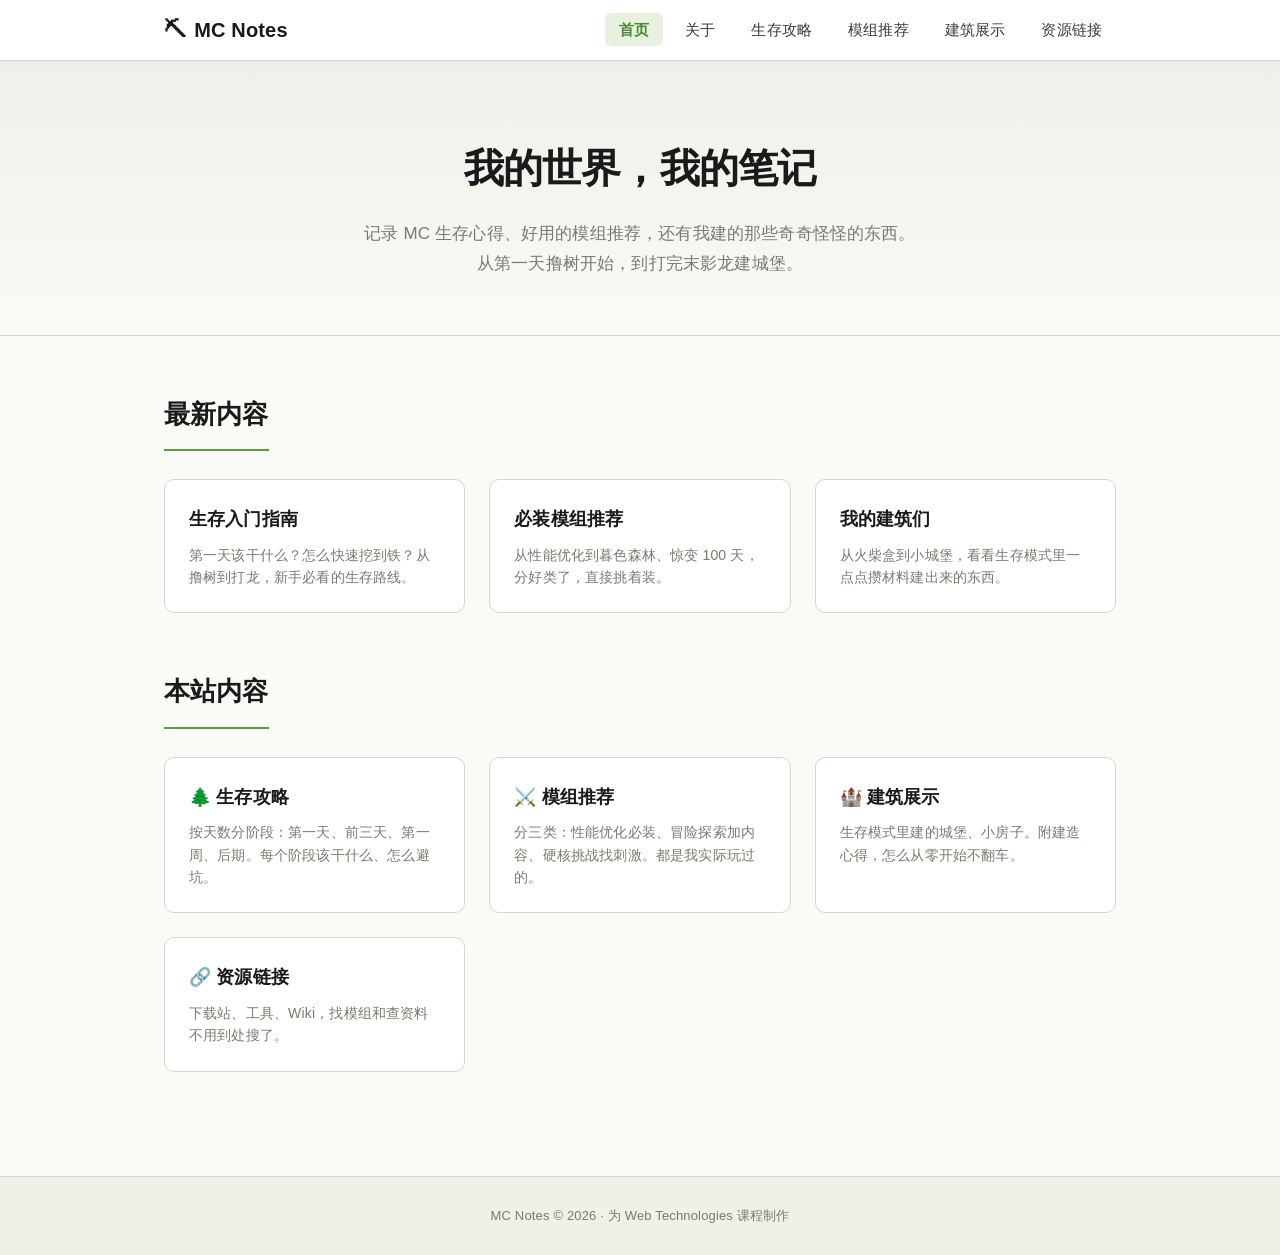
==== index.html @ fb861789 "feat: add favicon" ====
<!DOCTYPE html>
<html lang="zh-CN">
<head>
  <meta charset="UTF-8">
  <meta name="viewport" content="width=device-width, initial-scale=1.0">
  <title>MC Notes - 我的世界专题站</title>
  <link rel="icon" type="image/svg+xml" href="favicon.svg">
  <link rel="stylesheet" href="css/style.css">
</head>
<body>
  <header class="site-header">
    <div class="container">
      <a href="index.html" class="site-logo">MC Notes</a>
      <nav class="site-nav">
        <ul>
          <li><a href="index.html" class="active">首页</a></li>
          <li><a href="about.html">关于</a></li>
          <li><a href="survival.html">生存攻略</a></li>
          <li><a href="mods.html">模组推荐</a></li>
          <li><a href="builds.html">建筑展示</a></li>
          <li><a href="resources.html">资源链接</a></li>
        </ul>
      </nav>
    </div>
  </header>

  <section class="hero">
    <div class="container">
      <h1>我的世界，我的笔记</h1>
      <p>记录 MC 生存心得、好用的模组推荐，还有我建的那些奇奇怪怪的东西。从第一天撸树开始，到打完末影龙建城堡。</p>
    </div>
  </section>

  <section class="section">
    <div class="container">
      <h2 class="section-title">最新内容</h2>
      <div class="card-grid">
        <a href="survival.html" class="card">
          <h3>生存入门指南</h3>
          <p>第一天该干什么？怎么快速挖到铁？从撸树到打龙，新手必看的生存路线。</p>
        </a>
        <a href="mods.html" class="card">
          <h3>必装模组推荐</h3>
          <p>从性能优化到暮色森林、惊变 100 天，分好类了，直接挑着装。</p>
        </a>
        <a href="builds.html" class="card">
          <h3>我的建筑们</h3>
          <p>从火柴盒到小城堡，看看生存模式里一点点攒材料建出来的东西。</p>
        </a>
      </div>
    </div>
  </section>

  <section class="section" style="padding-top: 0;">
    <div class="container">
      <h2 class="section-title">本站内容</h2>
      <div class="card-grid">
        <div class="card">
          <h3>🌲 生存攻略</h3>
          <p>按天数分阶段：第一天、前三天、第一周、后期。每个阶段该干什么、怎么避坑。</p>
        </div>
        <div class="card">
          <h3>⚔️ 模组推荐</h3>
          <p>分三类：性能优化必装、冒险探索加内容、硬核挑战找刺激。都是我实际玩过的。</p>
        </div>
        <div class="card">
          <h3>🏰 建筑展示</h3>
          <p>生存模式里建的城堡、小房子。附建造心得，怎么从零开始不翻车。</p>
        </div>
        <div class="card">
          <h3>🔗 资源链接</h3>
          <p>下载站、工具、Wiki，找模组和查资料不用到处搜了。</p>
        </div>
      </div>
    </div>
  </section>

  <footer class="site-footer">
    <div class="container">
      <p>MC Notes &copy; 2026 · 为 Web Technologies 课程制作</p>
    </div>
  </footer>
</body>
</html>
---- css/style.css ----
/* ===== Reset & Base ===== */
* {
  margin: 0;
  padding: 0;
  box-sizing: border-box;
}

:root {
  --color-bg: #fafaf7;
  --color-bg-alt: #f0efe8;
  --color-text: #3a3a3a;
  --color-heading: #1a1a1a;
  --color-muted: #7a7a6e;
  --color-accent: #5a9e3f;
  --color-accent-dark: #4a8a33;
  --color-accent-light: #e8f0e0;
  --color-border: #d8d6cc;
  --color-card: #ffffff;
  --max-width: 1000px;
  --shadow-sm: 0 1px 3px rgba(0,0,0,0.06);
  --shadow-md: 0 4px 12px rgba(0,0,0,0.08);
  --shadow-lg: 0 8px 24px rgba(0,0,0,0.12);
}

body {
  font-family: -apple-system, BlinkMacSystemFont, "Segoe UI", "PingFang SC", "Hiragino Sans GB", "Microsoft YaHei", sans-serif;
  font-size: 16px;
  line-height: 1.75;
  color: var(--color-text);
  background: var(--color-bg);
  letter-spacing: 0.01em;
}

a {
  color: var(--color-accent-dark);
  text-decoration: none;
  transition: color 0.2s;
}

a:hover {
  color: var(--color-accent);
  text-decoration: underline;
}

img {
  max-width: 100%;
  display: block;
}

/* ===== Layout ===== */
.container {
  max-width: var(--max-width);
  margin: 0 auto;
  padding: 0 24px;
}

/* ===== Header / Nav ===== */
.site-header {
  background: var(--color-card);
  border-bottom: 1px solid var(--color-border);
  position: sticky;
  top: 0;
  z-index: 100;
  box-shadow: var(--shadow-sm);
}

.site-header .container {
  display: flex;
  align-items: center;
  justify-content: space-between;
  height: 60px;
}

.site-logo {
  font-size: 20px;
  font-weight: 800;
  color: var(--color-heading);
  display: flex;
  align-items: center;
  gap: 8px;
}

.site-logo::before {
  content: "⛏";
  font-size: 22px;
}

.site-logo:hover {
  text-decoration: none;
}

.site-nav ul {
  display: flex;
  gap: 8px;
  list-style: none;
}

.site-nav a {
  color: var(--color-text);
  font-size: 15px;
  padding: 8px 14px;
  border-radius: 6px;
  transition: all 0.2s;
}

.site-nav a:hover {
  color: var(--color-accent-dark);
  background: var(--color-accent-light);
  text-decoration: none;
}

.site-nav a.active {
  color: var(--color-accent-dark);
  font-weight: 600;
  background: var(--color-accent-light);
}

/* ===== Hero ===== */
.hero {
  padding: 72px 0 56px;
  text-align: center;
  background: linear-gradient(180deg, var(--color-bg-alt) 0%, var(--color-bg) 100%);
  border-bottom: 1px solid var(--color-border);
}

.hero h1 {
  font-size: 40px;
  font-weight: 800;
  color: var(--color-heading);
  margin-bottom: 16px;
  letter-spacing: -0.02em;
}

.hero p {
  font-size: 17px;
  color: var(--color-muted);
  max-width: 560px;
  margin: 0 auto;
}

/* ===== Sections ===== */
.section {
  padding: 56px 0;
}

.section-title {
  font-size: 26px;
  font-weight: 700;
  color: var(--color-heading);
  margin-bottom: 28px;
  padding-bottom: 12px;
  border-bottom: 2px solid var(--color-accent);
  display: inline-block;
}

/* ===== Cards ===== */
.card-grid {
  display: grid;
  grid-template-columns: repeat(auto-fit, minmax(290px, 1fr));
  gap: 24px;
}

.card {
  background: var(--color-card);
  border: 1px solid var(--color-border);
  border-radius: 10px;
  padding: 24px;
  transition: all 0.25s;
  display: block;
}

.card:hover {
  box-shadow: var(--shadow-md);
  transform: translateY(-2px);
  text-decoration: none;
}

.card h3 {
  font-size: 18px;
  font-weight: 700;
  color: var(--color-heading);
  margin-bottom: 8px;
}

.card p {
  font-size: 14px;
  color: var(--color-muted);
  line-height: 1.6;
}

/* ===== Mod Cards (with image) ===== */
.mod-card {
  background: var(--color-card);
  border: 1px solid var(--color-border);
  border-radius: 10px;
  overflow: hidden;
  transition: all 0.25s;
}

.mod-card:hover {
  box-shadow: var(--shadow-md);
  transform: translateY(-2px);
}

.mod-card-img {
  width: 100%;
  aspect-ratio: 16 / 9;
  object-fit: cover;
  background: var(--color-bg-alt);
}

.mod-card-body {
  padding: 18px 20px;
}

.mod-card-body h3 {
  font-size: 17px;
  font-weight: 700;
  color: var(--color-heading);
  margin-bottom: 6px;
}

.mod-card-body p {
  font-size: 14px;
  color: var(--color-muted);
  line-height: 1.6;
}

.mod-tag {
  display: inline-block;
  font-size: 12px;
  padding: 2px 8px;
  border-radius: 4px;
  background: var(--color-accent-light);
  color: var(--color-accent-dark);
  margin-right: 6px;
  margin-top: 10px;
}

/* ===== Content / Article ===== */
.content {
  max-width: 720px;
  margin: 0 auto;
}

.content h2 {
  font-size: 22px;
  font-weight: 700;
  color: var(--color-heading);
  margin: 36px 0 14px;
}

.content h2:first-child {
  margin-top: 0;
}

.content p {
  margin-bottom: 14px;
}

.content ul, .content ol {
  margin: 12px 0 16px 22px;
}

.content li {
  margin-bottom: 8px;
}

/* ===== Gallery ===== */
.gallery {
  display: grid;
  grid-template-columns: repeat(auto-fill, minmax(300px, 1fr));
  gap: 20px;
}

.gallery-item {
  border-radius: 10px;
  overflow: hidden;
  background: var(--color-card);
  border: 1px solid var(--color-border);
  transition: all 0.25s;
}

.gallery-item:hover {
  box-shadow: var(--shadow-md);
  transform: translateY(-2px);
}

.gallery-item img {
  width: 100%;
  aspect-ratio: 16 / 10;
  object-fit: cover;
}

.gallery-item-caption {
  padding: 12px 16px;
  font-size: 14px;
  color: var(--color-muted);
}

/* ===== Buttons ===== */
.btn {
  display: inline-block;
  padding: 10px 22px;
  border-radius: 6px;
  font-size: 15px;
  font-weight: 600;
  transition: all 0.2s;
}

.btn-primary {
  background: var(--color-accent);
  color: white;
}

.btn-primary:hover {
  background: var(--color-accent-dark);
  text-decoration: none;
  color: white;
}

/* ===== Footer ===== */
.site-footer {
  border-top: 1px solid var(--color-border);
  padding: 28px 0;
  text-align: center;
  color: var(--color-muted);
  font-size: 13px;
  margin-top: 48px;
  background: var(--color-bg-alt);
}

/* ===== Mod Section Divider ===== */
.mod-section {
  margin-bottom: 40px;
}

.mod-section-title {
  font-size: 18px;
  font-weight: 700;
  color: var(--color-heading);
  margin-bottom: 16px;
  padding-left: 12px;
  border-left: 3px solid var(--color-accent);
}

/* ===== Responsive ===== */
@media (max-width: 640px) {
  .hero h1 {
    font-size: 30px;
  }

  .site-header .container {
    flex-direction: column;
    height: auto;
    padding: 14px 20px;
    gap: 10px;
  }

  .site-nav ul {
    gap: 4px;
    flex-wrap: wrap;
    justify-content: center;
  }

  .site-nav a {
    padding: 6px 10px;
    font-size: 14px;
  }
}
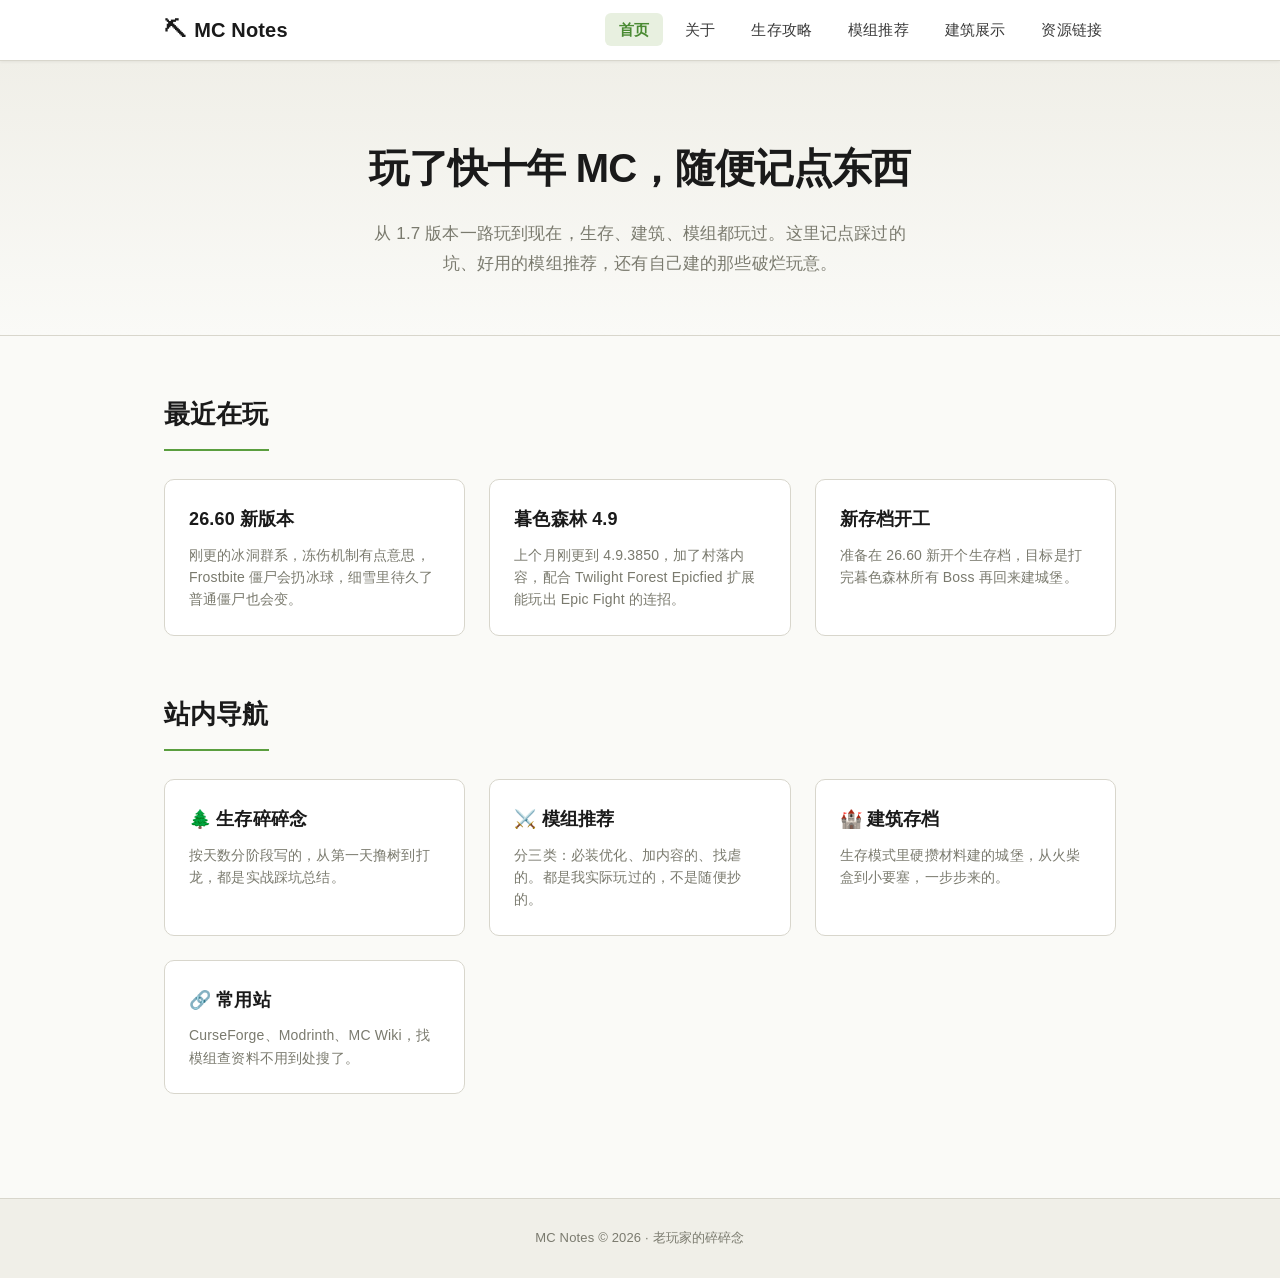
==== commit 08cfcae2: "feat: rewrite content as experienced player, add 26.60 update info" ====
--- a/index.html
+++ b/index.html
@@ -26,26 +26,26 @@
 
   <section class="hero">
     <div class="container">
-      <h1>我的世界，我的笔记</h1>
-      <p>记录 MC 生存心得、好用的模组推荐，还有我建的那些奇奇怪怪的东西。从第一天撸树开始，到打完末影龙建城堡。</p>
+      <h1>玩了快十年 MC，随便记点东西</h1>
+      <p>从 1.7 版本一路玩到现在，生存、建筑、模组都玩过。这里记点踩过的坑、好用的模组推荐，还有自己建的那些破烂玩意。</p>
     </div>
   </section>
 
   <section class="section">
     <div class="container">
-      <h2 class="section-title">最新内容</h2>
+      <h2 class="section-title">最近在玩</h2>
       <div class="card-grid">
-        <a href="survival.html" class="card">
-          <h3>生存入门指南</h3>
-          <p>第一天该干什么？怎么快速挖到铁？从撸树到打龙，新手必看的生存路线。</p>
+        <a href="mods.html" class="card">
+          <h3>26.60 新版本</h3>
+          <p>刚更的冰洞群系，冻伤机制有点意思，Frostbite 僵尸会扔冰球，细雪里待久了普通僵尸也会变。</p>
         </a>
         <a href="mods.html" class="card">
-          <h3>必装模组推荐</h3>
-          <p>从性能优化到暮色森林、惊变 100 天，分好类了，直接挑着装。</p>
+          <h3>暮色森林 4.9</h3>
+          <p>上个月刚更到 4.9.3850，加了村落内容，配合 Twilight Forest Epicfied 扩展能玩出 Epic Fight 的连招。</p>
         </a>
         <a href="builds.html" class="card">
-          <h3>我的建筑们</h3>
-          <p>从火柴盒到小城堡，看看生存模式里一点点攒材料建出来的东西。</p>
+          <h3>新存档开工</h3>
+          <p>准备在 26.60 新开个生存档，目标是打完暮色森林所有 Boss 再回来建城堡。</p>
         </a>
       </div>
     </div>
@@ -53,23 +53,23 @@
 
   <section class="section" style="padding-top: 0;">
     <div class="container">
-      <h2 class="section-title">本站内容</h2>
+      <h2 class="section-title">站内导航</h2>
       <div class="card-grid">
         <div class="card">
-          <h3>🌲 生存攻略</h3>
-          <p>按天数分阶段：第一天、前三天、第一周、后期。每个阶段该干什么、怎么避坑。</p>
+          <h3>🌲 生存碎碎念</h3>
+          <p>按天数分阶段写的，从第一天撸树到打龙，都是实战踩坑总结。</p>
         </div>
         <div class="card">
           <h3>⚔️ 模组推荐</h3>
-          <p>分三类：性能优化必装、冒险探索加内容、硬核挑战找刺激。都是我实际玩过的。</p>
+          <p>分三类：必装优化、加内容的、找虐的。都是我实际玩过的，不是随便抄的。</p>
         </div>
         <div class="card">
-          <h3>🏰 建筑展示</h3>
-          <p>生存模式里建的城堡、小房子。附建造心得，怎么从零开始不翻车。</p>
+          <h3>🏰 建筑存档</h3>
+          <p>生存模式里硬攒材料建的城堡，从火柴盒到小要塞，一步步来的。</p>
         </div>
         <div class="card">
-          <h3>🔗 资源链接</h3>
-          <p>下载站、工具、Wiki，找模组和查资料不用到处搜了。</p>
+          <h3>🔗 常用站</h3>
+          <p>CurseForge、Modrinth、MC Wiki，找模组查资料不用到处搜了。</p>
         </div>
       </div>
     </div>
@@ -77,7 +77,7 @@
 
   <footer class="site-footer">
     <div class="container">
-      <p>MC Notes &copy; 2026 · 为 Web Technologies 课程制作</p>
+      <p>MC Notes &copy; 2026 · 老玩家的碎碎念</p>
     </div>
   </footer>
 </body>
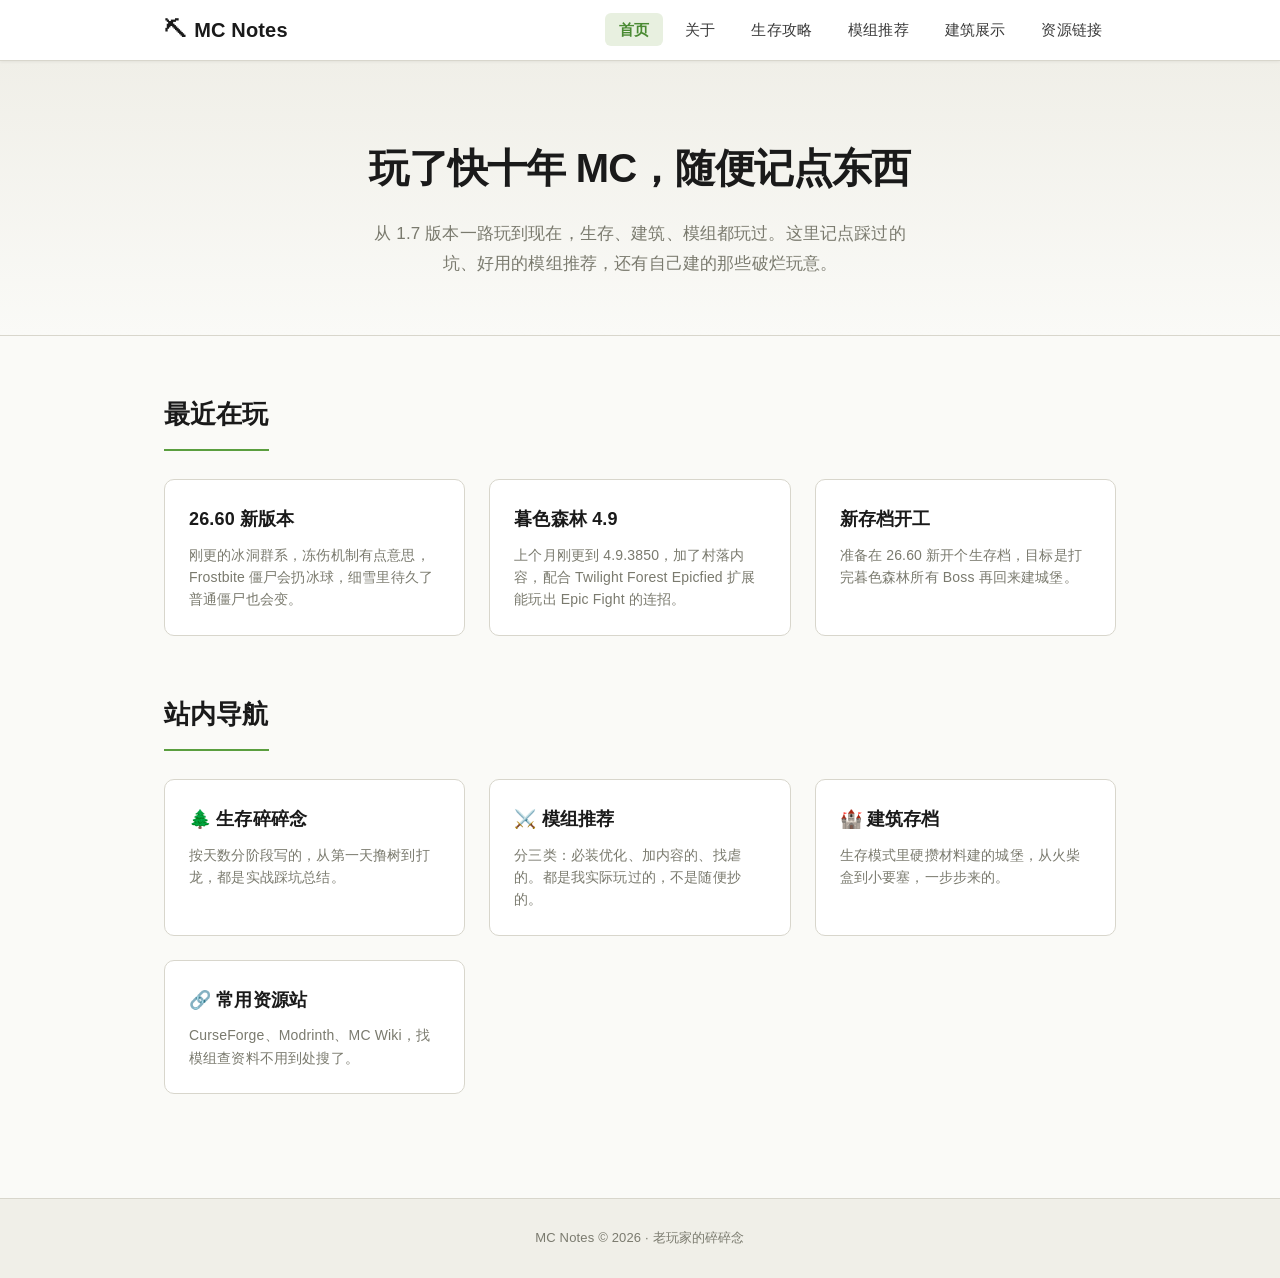
==== commit be0f21d9: "fix: make navigation cards clickable links" ====
--- a/index.html
+++ b/index.html
@@ -55,22 +55,22 @@
     <div class="container">
       <h2 class="section-title">站内导航</h2>
       <div class="card-grid">
-        <div class="card">
+        <a href="survival.html" class="card">
           <h3>🌲 生存碎碎念</h3>
           <p>按天数分阶段写的，从第一天撸树到打龙，都是实战踩坑总结。</p>
-        </div>
-        <div class="card">
+        </a>
+        <a href="mods.html" class="card">
           <h3>⚔️ 模组推荐</h3>
           <p>分三类：必装优化、加内容的、找虐的。都是我实际玩过的，不是随便抄的。</p>
-        </div>
-        <div class="card">
+        </a>
+        <a href="builds.html" class="card">
           <h3>🏰 建筑存档</h3>
           <p>生存模式里硬攒材料建的城堡，从火柴盒到小要塞，一步步来的。</p>
-        </div>
-        <div class="card">
-          <h3>🔗 常用站</h3>
+        </a>
+        <a href="resources.html" class="card">
+          <h3>🔗 常用资源站</h3>
           <p>CurseForge、Modrinth、MC Wiki，找模组查资料不用到处搜了。</p>
-        </div>
+        </a>
       </div>
     </div>
   </section>
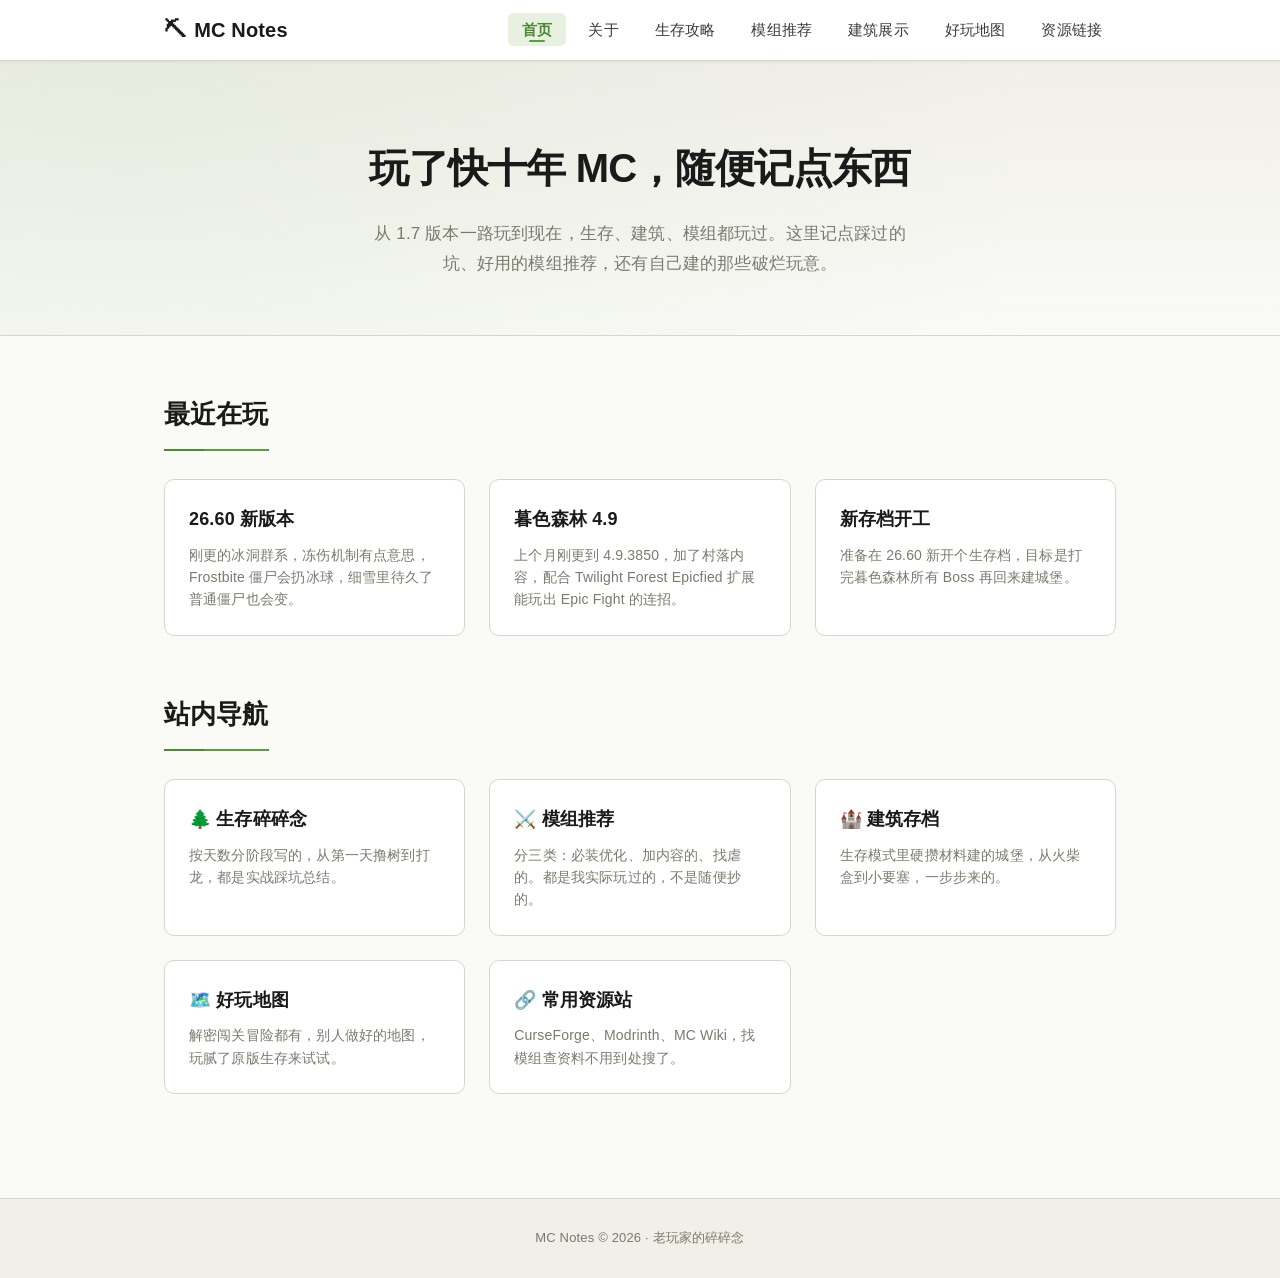
==== commit 3adb6f86: "feat: add maps link to all pages navigation" ====
--- a/index.html
+++ b/index.html
@@ -18,6 +18,7 @@
           <li><a href="survival.html">生存攻略</a></li>
           <li><a href="mods.html">模组推荐</a></li>
           <li><a href="builds.html">建筑展示</a></li>
+          <li><a href="maps.html">好玩地图</a></li>
           <li><a href="resources.html">资源链接</a></li>
         </ul>
       </nav>
@@ -67,6 +68,10 @@
           <h3>🏰 建筑存档</h3>
           <p>生存模式里硬攒材料建的城堡，从火柴盒到小要塞，一步步来的。</p>
         </a>
+        <a href="maps.html" class="card">
+          <h3>🗺️ 好玩地图</h3>
+          <p>解密闯关冒险都有，别人做好的地图，玩腻了原版生存来试试。</p>
+        </a>
         <a href="resources.html" class="card">
           <h3>🔗 常用资源站</h3>
           <p>CurseForge、Modrinth、MC Wiki，找模组查资料不用到处搜了。</p>
--- a/css/style.css
+++ b/css/style.css
@@ -20,6 +20,7 @@
   --shadow-sm: 0 1px 3px rgba(0,0,0,0.06);
   --shadow-md: 0 4px 12px rgba(0,0,0,0.08);
   --shadow-lg: 0 8px 24px rgba(0,0,0,0.12);
+  --shadow-hover: 0 12px 32px rgba(90, 158, 63, 0.15);
 }
 
 body {
@@ -29,6 +30,12 @@
   color: var(--color-text);
   background: var(--color-bg);
   letter-spacing: 0.01em;
+  animation: fadeIn 0.4s ease-out;
+}
+
+@keyframes fadeIn {
+  from { opacity: 0; transform: translateY(8px); }
+  to { opacity: 1; transform: translateY(0); }
 }
 
 a {
@@ -62,6 +69,7 @@
   top: 0;
   z-index: 100;
   box-shadow: var(--shadow-sm);
+  backdrop-filter: blur(10px);
 }
 
 .site-header .container {
@@ -78,15 +86,22 @@
   display: flex;
   align-items: center;
   gap: 8px;
+  transition: transform 0.2s;
 }
 
 .site-logo::before {
   content: "⛏";
   font-size: 22px;
+  transition: transform 0.3s;
 }
 
 .site-logo:hover {
   text-decoration: none;
+  transform: scale(1.02);
+}
+
+.site-logo:hover::before {
+  transform: rotate(-15deg);
 }
 
 .site-nav ul {
@@ -101,6 +116,7 @@
   padding: 8px 14px;
   border-radius: 6px;
   transition: all 0.2s;
+  position: relative;
 }
 
 .site-nav a:hover {
@@ -113,6 +129,18 @@
   color: var(--color-accent-dark);
   font-weight: 600;
   background: var(--color-accent-light);
+}
+
+.site-nav a.active::after {
+  content: "";
+  position: absolute;
+  bottom: 4px;
+  left: 50%;
+  transform: translateX(-50%);
+  width: 16px;
+  height: 2px;
+  background: var(--color-accent);
+  border-radius: 2px;
 }
 
 /* ===== Hero ===== */
@@ -121,6 +149,24 @@
   text-align: center;
   background: linear-gradient(180deg, var(--color-bg-alt) 0%, var(--color-bg) 100%);
   border-bottom: 1px solid var(--color-border);
+  position: relative;
+  overflow: hidden;
+}
+
+.hero::before {
+  content: "";
+  position: absolute;
+  top: -50%;
+  left: -50%;
+  width: 200%;
+  height: 200%;
+  background: radial-gradient(circle at 30% 40%, rgba(90, 158, 63, 0.06) 0%, transparent 50%);
+  animation: float 8s ease-in-out infinite;
+}
+
+@keyframes float {
+  0%, 100% { transform: translate(0, 0); }
+  50% { transform: translate(20px, 20px); }
 }
 
 .hero h1 {
@@ -129,6 +175,7 @@
   color: var(--color-heading);
   margin-bottom: 16px;
   letter-spacing: -0.02em;
+  position: relative;
 }
 
 .hero p {
@@ -136,6 +183,7 @@
   color: var(--color-muted);
   max-width: 560px;
   margin: 0 auto;
+  position: relative;
 }
 
 /* ===== Sections ===== */
@@ -151,6 +199,17 @@
   padding-bottom: 12px;
   border-bottom: 2px solid var(--color-accent);
   display: inline-block;
+  position: relative;
+}
+
+.section-title::after {
+  content: "";
+  position: absolute;
+  bottom: -2px;
+  left: 0;
+  width: 40px;
+  height: 2px;
+  background: var(--color-accent-dark);
 }
 
 /* ===== Cards ===== */
@@ -165,14 +224,34 @@
   border: 1px solid var(--color-border);
   border-radius: 10px;
   padding: 24px;
-  transition: all 0.25s;
+  transition: all 0.3s cubic-bezier(0.4, 0, 0.2, 1);
   display: block;
+  position: relative;
+  overflow: hidden;
+}
+
+.card::before {
+  content: "";
+  position: absolute;
+  top: 0;
+  left: 0;
+  width: 100%;
+  height: 3px;
+  background: linear-gradient(90deg, var(--color-accent), var(--color-accent-dark));
+  transform: scaleX(0);
+  transform-origin: left;
+  transition: transform 0.3s;
+}
+
+.card:hover::before {
+  transform: scaleX(1);
 }
 
 .card:hover {
-  box-shadow: var(--shadow-md);
-  transform: translateY(-2px);
+  box-shadow: var(--shadow-hover);
+  transform: translateY(-4px);
   text-decoration: none;
+  border-color: var(--color-accent);
 }
 
 .card h3 {
@@ -194,12 +273,13 @@
   border: 1px solid var(--color-border);
   border-radius: 10px;
   overflow: hidden;
-  transition: all 0.25s;
+  transition: all 0.3s cubic-bezier(0.4, 0, 0.2, 1);
 }
 
 .mod-card:hover {
-  box-shadow: var(--shadow-md);
-  transform: translateY(-2px);
+  box-shadow: var(--shadow-hover);
+  transform: translateY(-4px);
+  border-color: var(--color-accent);
 }
 
 .mod-card-img {
@@ -207,6 +287,11 @@
   aspect-ratio: 16 / 9;
   object-fit: cover;
   background: var(--color-bg-alt);
+  transition: transform 0.4s;
+}
+
+.mod-card:hover .mod-card-img {
+  transform: scale(1.05);
 }
 
 .mod-card-body {
@@ -235,6 +320,12 @@
   color: var(--color-accent-dark);
   margin-right: 6px;
   margin-top: 10px;
+  transition: all 0.2s;
+}
+
+.mod-tag:hover {
+  background: var(--color-accent);
+  color: white;
 }
 
 /* ===== Content / Article ===== */
@@ -248,6 +339,8 @@
   font-weight: 700;
   color: var(--color-heading);
   margin: 36px 0 14px;
+  padding-left: 12px;
+  border-left: 3px solid var(--color-accent);
 }
 
 .content h2:first-child {
@@ -264,6 +357,11 @@
 
 .content li {
   margin-bottom: 8px;
+  transition: transform 0.2s;
+}
+
+.content li:hover {
+  transform: translateX(4px);
 }
 
 /* ===== Gallery ===== */
@@ -278,18 +376,23 @@
   overflow: hidden;
   background: var(--color-card);
   border: 1px solid var(--color-border);
-  transition: all 0.25s;
+  transition: all 0.3s cubic-bezier(0.4, 0, 0.2, 1);
 }
 
 .gallery-item:hover {
-  box-shadow: var(--shadow-md);
-  transform: translateY(-2px);
+  box-shadow: var(--shadow-hover);
+  transform: translateY(-4px);
 }
 
 .gallery-item img {
   width: 100%;
   aspect-ratio: 16 / 10;
   object-fit: cover;
+  transition: transform 0.4s;
+}
+
+.gallery-item:hover img {
+  transform: scale(1.05);
 }
 
 .gallery-item-caption {
@@ -317,6 +420,8 @@
   background: var(--color-accent-dark);
   text-decoration: none;
   color: white;
+  transform: translateY(-1px);
+  box-shadow: var(--shadow-md);
 }
 
 /* ===== Footer ===== */
@@ -342,6 +447,31 @@
   margin-bottom: 16px;
   padding-left: 12px;
   border-left: 3px solid var(--color-accent);
+  position: relative;
+}
+
+/* ===== Scrollbar ===== */
+::-webkit-scrollbar {
+  width: 8px;
+}
+
+::-webkit-scrollbar-track {
+  background: var(--color-bg);
+}
+
+::-webkit-scrollbar-thumb {
+  background: var(--color-border);
+  border-radius: 4px;
+}
+
+::-webkit-scrollbar-thumb:hover {
+  background: var(--color-muted);
+}
+
+/* ===== Selection ===== */
+::selection {
+  background: var(--color-accent-light);
+  color: var(--color-accent-dark);
 }
 
 /* ===== Responsive ===== */
@@ -367,4 +497,12 @@
     padding: 6px 10px;
     font-size: 14px;
   }
-}
+
+  .card:hover {
+    transform: translateY(-2px);
+  }
+
+  .mod-card:hover {
+    transform: translateY(-2px);
+  }
+}
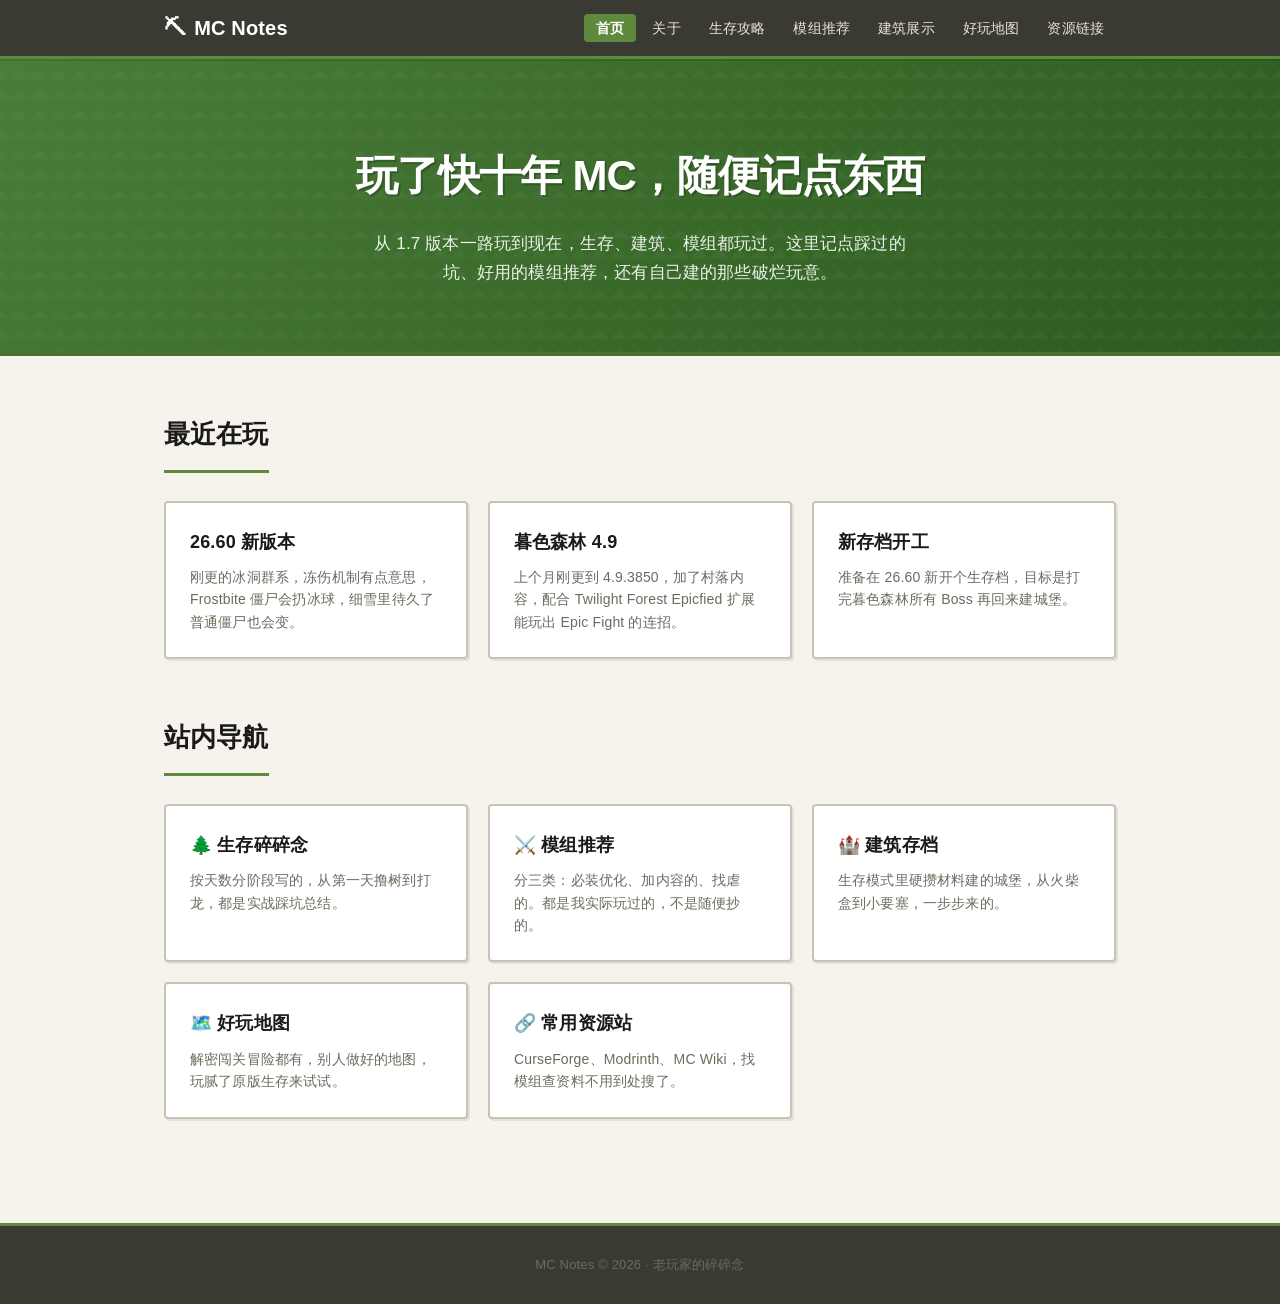
==== commit 8291d6e0: "fix: add cache buster to CSS link" ====
--- a/index.html
+++ b/index.html
@@ -5,7 +5,7 @@
   <meta name="viewport" content="width=device-width, initial-scale=1.0">
   <title>MC Notes - 我的世界专题站</title>
   <link rel="icon" type="image/svg+xml" href="favicon.svg">
-  <link rel="stylesheet" href="css/style.css">
+  <link rel="stylesheet" href="css/style.css?v=2">
 </head>
 <body>
   <header class="site-header">
--- a/css/style.css
+++ b/css/style.css
@@ -6,21 +6,22 @@
 }
 
 :root {
-  --color-bg: #fafaf7;
-  --color-bg-alt: #f0efe8;
-  --color-text: #3a3a3a;
+  --color-bg: #f5f3eb;
+  --color-bg-alt: #e8e4d6;
+  --color-text: #2d2d2d;
   --color-heading: #1a1a1a;
-  --color-muted: #7a7a6e;
-  --color-accent: #5a9e3f;
-  --color-accent-dark: #4a8a33;
-  --color-accent-light: #e8f0e0;
-  --color-border: #d8d6cc;
+  --color-muted: #6b6b5e;
+  --color-accent: #5d8a3c;
+  --color-accent-dark: #4a7330;
+  --color-accent-light: #dfe8d0;
+  --color-border: #c8c4b4;
   --color-card: #ffffff;
+  --color-dark: #3a3a32;
   --max-width: 1000px;
-  --shadow-sm: 0 1px 3px rgba(0,0,0,0.06);
-  --shadow-md: 0 4px 12px rgba(0,0,0,0.08);
-  --shadow-lg: 0 8px 24px rgba(0,0,0,0.12);
-  --shadow-hover: 0 12px 32px rgba(90, 158, 63, 0.15);
+  --shadow-sm: 2px 2px 0 rgba(0,0,0,0.08);
+  --shadow-md: 4px 4px 0 rgba(0,0,0,0.1);
+  --shadow-lg: 6px 6px 0 rgba(0,0,0,0.12);
+  --radius: 4px;
 }
 
 body {
@@ -41,7 +42,7 @@
 a {
   color: var(--color-accent-dark);
   text-decoration: none;
-  transition: color 0.2s;
+  transition: all 0.2s;
 }
 
 a:hover {
@@ -63,26 +64,25 @@
 
 /* ===== Header / Nav ===== */
 .site-header {
-  background: var(--color-card);
-  border-bottom: 1px solid var(--color-border);
+  background: var(--color-dark);
+  border-bottom: 3px solid var(--color-accent);
   position: sticky;
   top: 0;
   z-index: 100;
-  box-shadow: var(--shadow-sm);
-  backdrop-filter: blur(10px);
+  box-shadow: 0 2px 0 rgba(0,0,0,0.1);
 }
 
 .site-header .container {
   display: flex;
   align-items: center;
   justify-content: space-between;
-  height: 60px;
+  height: 56px;
 }
 
 .site-logo {
   font-size: 20px;
   font-weight: 800;
-  color: var(--color-heading);
+  color: #fff;
   display: flex;
   align-items: center;
   gap: 8px;
@@ -98,6 +98,7 @@
 .site-logo:hover {
   text-decoration: none;
   transform: scale(1.02);
+  color: #fff;
 }
 
 .site-logo:hover::before {
@@ -106,49 +107,37 @@
 
 .site-nav ul {
   display: flex;
-  gap: 8px;
+  gap: 4px;
   list-style: none;
 }
 
 .site-nav a {
-  color: var(--color-text);
-  font-size: 15px;
-  padding: 8px 14px;
-  border-radius: 6px;
+  color: #e8e4d6;
+  font-size: 14px;
+  padding: 6px 12px;
+  border-radius: var(--radius);
   transition: all 0.2s;
   position: relative;
 }
 
 .site-nav a:hover {
-  color: var(--color-accent-dark);
-  background: var(--color-accent-light);
+  color: #fff;
+  background: rgba(255,255,255,0.1);
   text-decoration: none;
 }
 
 .site-nav a.active {
-  color: var(--color-accent-dark);
+  color: #fff;
   font-weight: 600;
-  background: var(--color-accent-light);
-}
-
-.site-nav a.active::after {
-  content: "";
-  position: absolute;
-  bottom: 4px;
-  left: 50%;
-  transform: translateX(-50%);
-  width: 16px;
-  height: 2px;
   background: var(--color-accent);
-  border-radius: 2px;
 }
 
 /* ===== Hero ===== */
 .hero {
-  padding: 72px 0 56px;
+  padding: 80px 0 64px;
   text-align: center;
-  background: linear-gradient(180deg, var(--color-bg-alt) 0%, var(--color-bg) 100%);
-  border-bottom: 1px solid var(--color-border);
+  background: linear-gradient(135deg, #4a7c3a 0%, #3a6b2a 50%, #2d5a20 100%);
+  border-bottom: 4px solid var(--color-accent-dark);
   position: relative;
   overflow: hidden;
 }
@@ -156,31 +145,29 @@
 .hero::before {
   content: "";
   position: absolute;
-  top: -50%;
-  left: -50%;
-  width: 200%;
-  height: 200%;
-  background: radial-gradient(circle at 30% 40%, rgba(90, 158, 63, 0.06) 0%, transparent 50%);
-  animation: float 8s ease-in-out infinite;
-}
-
-@keyframes float {
-  0%, 100% { transform: translate(0, 0); }
-  50% { transform: translate(20px, 20px); }
+  top: 0;
+  left: 0;
+  right: 0;
+  bottom: 0;
+  background-image: 
+    linear-gradient(45deg, rgba(255,255,255,0.03) 25%, transparent 25%),
+    linear-gradient(-45deg, rgba(255,255,255,0.03) 25%, transparent 25%);
+  background-size: 20px 20px;
 }
 
 .hero h1 {
-  font-size: 40px;
+  font-size: 42px;
   font-weight: 800;
-  color: var(--color-heading);
+  color: #fff;
   margin-bottom: 16px;
   letter-spacing: -0.02em;
   position: relative;
+  text-shadow: 2px 2px 0 rgba(0,0,0,0.2);
 }
 
 .hero p {
   font-size: 17px;
-  color: var(--color-muted);
+  color: rgba(255,255,255,0.9);
   max-width: 560px;
   margin: 0 auto;
   position: relative;
@@ -197,59 +184,32 @@
   color: var(--color-heading);
   margin-bottom: 28px;
   padding-bottom: 12px;
-  border-bottom: 2px solid var(--color-accent);
+  border-bottom: 3px solid var(--color-accent);
   display: inline-block;
   position: relative;
-}
-
-.section-title::after {
-  content: "";
-  position: absolute;
-  bottom: -2px;
-  left: 0;
-  width: 40px;
-  height: 2px;
-  background: var(--color-accent-dark);
 }
 
 /* ===== Cards ===== */
 .card-grid {
   display: grid;
   grid-template-columns: repeat(auto-fit, minmax(290px, 1fr));
-  gap: 24px;
+  gap: 20px;
 }
 
 .card {
   background: var(--color-card);
-  border: 1px solid var(--color-border);
-  border-radius: 10px;
+  border: 2px solid var(--color-border);
+  border-radius: var(--radius);
   padding: 24px;
-  transition: all 0.3s cubic-bezier(0.4, 0, 0.2, 1);
+  transition: all 0.2s cubic-bezier(0.4, 0, 0.2, 1);
   display: block;
   position: relative;
-  overflow: hidden;
-}
-
-.card::before {
-  content: "";
-  position: absolute;
-  top: 0;
-  left: 0;
-  width: 100%;
-  height: 3px;
-  background: linear-gradient(90deg, var(--color-accent), var(--color-accent-dark));
-  transform: scaleX(0);
-  transform-origin: left;
-  transition: transform 0.3s;
-}
-
-.card:hover::before {
-  transform: scaleX(1);
+  box-shadow: var(--shadow-sm);
 }
 
 .card:hover {
-  box-shadow: var(--shadow-hover);
-  transform: translateY(-4px);
+  box-shadow: var(--shadow-md);
+  transform: translate(-2px, -2px);
   text-decoration: none;
   border-color: var(--color-accent);
 }
@@ -270,15 +230,16 @@
 /* ===== Mod Cards (with image) ===== */
 .mod-card {
   background: var(--color-card);
-  border: 1px solid var(--color-border);
-  border-radius: 10px;
+  border: 2px solid var(--color-border);
+  border-radius: var(--radius);
   overflow: hidden;
-  transition: all 0.3s cubic-bezier(0.4, 0, 0.2, 1);
+  transition: all 0.2s cubic-bezier(0.4, 0, 0.2, 1);
+  box-shadow: var(--shadow-sm);
 }
 
 .mod-card:hover {
-  box-shadow: var(--shadow-hover);
-  transform: translateY(-4px);
+  box-shadow: var(--shadow-md);
+  transform: translate(-2px, -2px);
   border-color: var(--color-accent);
 }
 
@@ -287,11 +248,12 @@
   aspect-ratio: 16 / 9;
   object-fit: cover;
   background: var(--color-bg-alt);
-  transition: transform 0.4s;
+  border-bottom: 2px solid var(--color-border);
+  transition: transform 0.3s;
 }
 
 .mod-card:hover .mod-card-img {
-  transform: scale(1.05);
+  transform: scale(1.03);
 }
 
 .mod-card-body {
@@ -314,12 +276,13 @@
 .mod-tag {
   display: inline-block;
   font-size: 12px;
-  padding: 2px 8px;
-  border-radius: 4px;
+  padding: 3px 8px;
+  border-radius: var(--radius);
   background: var(--color-accent-light);
   color: var(--color-accent-dark);
   margin-right: 6px;
   margin-top: 10px;
+  border: 1px solid var(--color-accent);
   transition: all 0.2s;
 }
 
@@ -340,7 +303,7 @@
   color: var(--color-heading);
   margin: 36px 0 14px;
   padding-left: 12px;
-  border-left: 3px solid var(--color-accent);
+  border-left: 4px solid var(--color-accent);
 }
 
 .content h2:first-child {
@@ -372,27 +335,29 @@
 }
 
 .gallery-item {
-  border-radius: 10px;
+  border-radius: var(--radius);
   overflow: hidden;
   background: var(--color-card);
-  border: 1px solid var(--color-border);
-  transition: all 0.3s cubic-bezier(0.4, 0, 0.2, 1);
+  border: 2px solid var(--color-border);
+  transition: all 0.2s cubic-bezier(0.4, 0, 0.2, 1);
+  box-shadow: var(--shadow-sm);
 }
 
 .gallery-item:hover {
-  box-shadow: var(--shadow-hover);
-  transform: translateY(-4px);
+  box-shadow: var(--shadow-md);
+  transform: translate(-2px, -2px);
+  border-color: var(--color-accent);
 }
 
 .gallery-item img {
   width: 100%;
   aspect-ratio: 16 / 10;
   object-fit: cover;
-  transition: transform 0.4s;
+  transition: transform 0.3s;
 }
 
 .gallery-item:hover img {
-  transform: scale(1.05);
+  transform: scale(1.03);
 }
 
 .gallery-item-caption {
@@ -401,38 +366,15 @@
   color: var(--color-muted);
 }
 
-/* ===== Buttons ===== */
-.btn {
-  display: inline-block;
-  padding: 10px 22px;
-  border-radius: 6px;
-  font-size: 15px;
-  font-weight: 600;
-  transition: all 0.2s;
-}
-
-.btn-primary {
-  background: var(--color-accent);
-  color: white;
-}
-
-.btn-primary:hover {
-  background: var(--color-accent-dark);
-  text-decoration: none;
-  color: white;
-  transform: translateY(-1px);
-  box-shadow: var(--shadow-md);
-}
-
 /* ===== Footer ===== */
 .site-footer {
-  border-top: 1px solid var(--color-border);
+  border-top: 3px solid var(--color-accent);
   padding: 28px 0;
   text-align: center;
   color: var(--color-muted);
   font-size: 13px;
   margin-top: 48px;
-  background: var(--color-bg-alt);
+  background: var(--color-dark);
 }
 
 /* ===== Mod Section Divider ===== */
@@ -446,13 +388,12 @@
   color: var(--color-heading);
   margin-bottom: 16px;
   padding-left: 12px;
-  border-left: 3px solid var(--color-accent);
-  position: relative;
+  border-left: 4px solid var(--color-accent);
 }
 
 /* ===== Scrollbar ===== */
 ::-webkit-scrollbar {
-  width: 8px;
+  width: 10px;
 }
 
 ::-webkit-scrollbar-track {
@@ -461,17 +402,17 @@
 
 ::-webkit-scrollbar-thumb {
   background: var(--color-border);
-  border-radius: 4px;
+  border-radius: 0;
 }
 
 ::-webkit-scrollbar-thumb:hover {
-  background: var(--color-muted);
+  background: var(--color-accent);
 }
 
 /* ===== Selection ===== */
 ::selection {
-  background: var(--color-accent-light);
-  color: var(--color-accent-dark);
+  background: var(--color-accent);
+  color: white;
 }
 
 /* ===== Responsive ===== */
@@ -480,10 +421,14 @@
     font-size: 30px;
   }
 
+  .hero {
+    padding: 48px 0 40px;
+  }
+
   .site-header .container {
     flex-direction: column;
     height: auto;
-    padding: 14px 20px;
+    padding: 12px 20px;
     gap: 10px;
   }
 
@@ -494,15 +439,19 @@
   }
 
   .site-nav a {
-    padding: 6px 10px;
-    font-size: 14px;
+    padding: 5px 10px;
+    font-size: 13px;
   }
 
   .card:hover {
-    transform: translateY(-2px);
+    transform: translate(-1px, -1px);
   }
 
   .mod-card:hover {
-    transform: translateY(-2px);
-  }
-}
+    transform: translate(-1px, -1px);
+  }
+
+  .section-title {
+    font-size: 22px;
+  }
+}
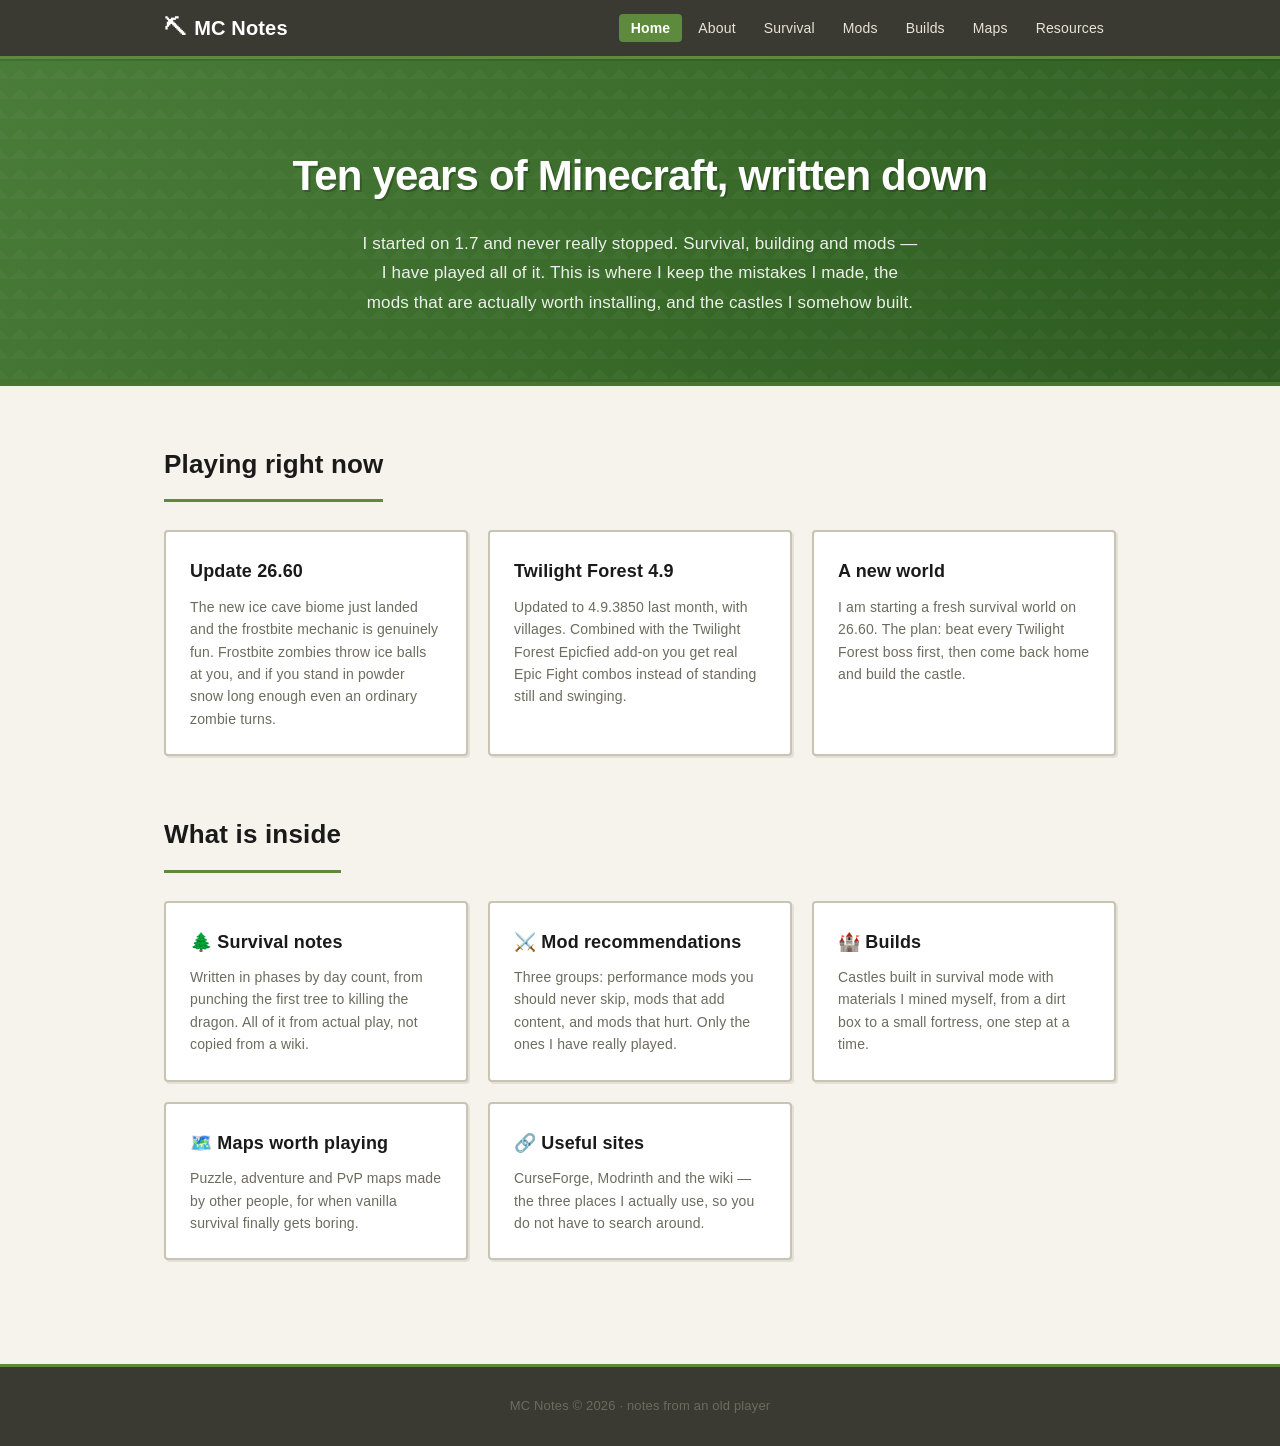
==== commit 51e789a6: "feat: English site, JavaScript interactions and identity assets - rewrite all seven pages in English" ====
--- a/index.html
+++ b/index.html
@@ -1,89 +1,105 @@
 <!DOCTYPE html>
-<html lang="zh-CN">
+<html lang="en">
 <head>
   <meta charset="UTF-8">
   <meta name="viewport" content="width=device-width, initial-scale=1.0">
-  <title>MC Notes - 我的世界专题站</title>
+  <title>MC Notes — A Minecraft Notebook</title>
+  <meta name="description" content="Ten years of Minecraft in one place: survival notes, mod recommendations, castle builds and maps worth playing.">
   <link rel="icon" type="image/svg+xml" href="favicon.svg">
-  <link rel="stylesheet" href="css/style.css?v=2">
+  <link rel="icon" type="image/png" sizes="32x32" href="favicon-32.png">
+  <link rel="apple-touch-icon" href="apple-touch-icon.png">
+  <meta property="og:type" content="website">
+  <meta property="og:site_name" content="MC Notes">
+  <meta property="og:title" content="MC Notes — A Minecraft Notebook">
+  <meta property="og:description" content="Ten years of Minecraft in one place: survival notes, mod recommendations, castle builds and maps worth playing.">
+  <meta property="og:url" content="https://i-am-cie.github.io/personal-project/index.html">
+  <meta property="og:image" content="https://i-am-cie.github.io/personal-project/og-image.jpg">
+  <meta property="og:image:width" content="1200">
+  <meta property="og:image:height" content="630">
+  <meta name="twitter:card" content="summary_large_image">
+  <link rel="stylesheet" href="css/style.css?v=3">
 </head>
 <body>
   <header class="site-header">
     <div class="container">
       <a href="index.html" class="site-logo">MC Notes</a>
-      <nav class="site-nav">
+      <nav class="site-nav" aria-label="Main">
         <ul>
-          <li><a href="index.html" class="active">首页</a></li>
-          <li><a href="about.html">关于</a></li>
-          <li><a href="survival.html">生存攻略</a></li>
-          <li><a href="mods.html">模组推荐</a></li>
-          <li><a href="builds.html">建筑展示</a></li>
-          <li><a href="maps.html">好玩地图</a></li>
-          <li><a href="resources.html">资源链接</a></li>
+          <li><a href="index.html" class="active" aria-current="page">Home</a></li>
+          <li><a href="about.html">About</a></li>
+          <li><a href="survival.html">Survival</a></li>
+          <li><a href="mods.html">Mods</a></li>
+          <li><a href="builds.html">Builds</a></li>
+          <li><a href="maps.html">Maps</a></li>
+          <li><a href="resources.html">Resources</a></li>
         </ul>
       </nav>
     </div>
   </header>
 
-  <section class="hero">
-    <div class="container">
-      <h1>玩了快十年 MC，随便记点东西</h1>
-      <p>从 1.7 版本一路玩到现在，生存、建筑、模组都玩过。这里记点踩过的坑、好用的模组推荐，还有自己建的那些破烂玩意。</p>
-    </div>
-  </section>
+  <main>
+    <section class="hero">
+      <div class="container">
+        <h1>Ten years of Minecraft, written down</h1>
+        <p>I started on 1.7 and never really stopped. Survival, building and mods — I have played all of it. This is where I keep the mistakes I made, the mods that are actually worth installing, and the castles I somehow built.</p>
+      </div>
+    </section>
 
-  <section class="section">
-    <div class="container">
-      <h2 class="section-title">最近在玩</h2>
-      <div class="card-grid">
-        <a href="mods.html" class="card">
-          <h3>26.60 新版本</h3>
-          <p>刚更的冰洞群系，冻伤机制有点意思，Frostbite 僵尸会扔冰球，细雪里待久了普通僵尸也会变。</p>
-        </a>
-        <a href="mods.html" class="card">
-          <h3>暮色森林 4.9</h3>
-          <p>上个月刚更到 4.9.3850，加了村落内容，配合 Twilight Forest Epicfied 扩展能玩出 Epic Fight 的连招。</p>
-        </a>
-        <a href="builds.html" class="card">
-          <h3>新存档开工</h3>
-          <p>准备在 26.60 新开个生存档，目标是打完暮色森林所有 Boss 再回来建城堡。</p>
-        </a>
+    <section class="section">
+      <div class="container">
+        <h2 class="section-title">Playing right now</h2>
+        <div class="card-grid">
+          <a href="mods.html" class="card">
+            <h3>Update 26.60</h3>
+            <p>The new ice cave biome just landed and the frostbite mechanic is genuinely fun. Frostbite zombies throw ice balls at you, and if you stand in powder snow long enough even an ordinary zombie turns.</p>
+          </a>
+          <a href="mods.html" class="card">
+            <h3>Twilight Forest 4.9</h3>
+            <p>Updated to 4.9.3850 last month, with villages. Combined with the Twilight Forest Epicfied add-on you get real Epic Fight combos instead of standing still and swinging.</p>
+          </a>
+          <a href="builds.html" class="card">
+            <h3>A new world</h3>
+            <p>I am starting a fresh survival world on 26.60. The plan: beat every Twilight Forest boss first, then come back home and build the castle.</p>
+          </a>
+        </div>
       </div>
-    </div>
-  </section>
+    </section>
 
-  <section class="section" style="padding-top: 0;">
-    <div class="container">
-      <h2 class="section-title">站内导航</h2>
-      <div class="card-grid">
-        <a href="survival.html" class="card">
-          <h3>🌲 生存碎碎念</h3>
-          <p>按天数分阶段写的，从第一天撸树到打龙，都是实战踩坑总结。</p>
-        </a>
-        <a href="mods.html" class="card">
-          <h3>⚔️ 模组推荐</h3>
-          <p>分三类：必装优化、加内容的、找虐的。都是我实际玩过的，不是随便抄的。</p>
-        </a>
-        <a href="builds.html" class="card">
-          <h3>🏰 建筑存档</h3>
-          <p>生存模式里硬攒材料建的城堡，从火柴盒到小要塞，一步步来的。</p>
-        </a>
-        <a href="maps.html" class="card">
-          <h3>🗺️ 好玩地图</h3>
-          <p>解密闯关冒险都有，别人做好的地图，玩腻了原版生存来试试。</p>
-        </a>
-        <a href="resources.html" class="card">
-          <h3>🔗 常用资源站</h3>
-          <p>CurseForge、Modrinth、MC Wiki，找模组查资料不用到处搜了。</p>
-        </a>
+    <section class="section" style="padding-top: 0;">
+      <div class="container">
+        <h2 class="section-title">What is inside</h2>
+        <div class="card-grid">
+          <a href="survival.html" class="card">
+            <h3>🌲 Survival notes</h3>
+            <p>Written in phases by day count, from punching the first tree to killing the dragon. All of it from actual play, not copied from a wiki.</p>
+          </a>
+          <a href="mods.html" class="card">
+            <h3>⚔️ Mod recommendations</h3>
+            <p>Three groups: performance mods you should never skip, mods that add content, and mods that hurt. Only the ones I have really played.</p>
+          </a>
+          <a href="builds.html" class="card">
+            <h3>🏰 Builds</h3>
+            <p>Castles built in survival mode with materials I mined myself, from a dirt box to a small fortress, one step at a time.</p>
+          </a>
+          <a href="maps.html" class="card">
+            <h3>🗺️ Maps worth playing</h3>
+            <p>Puzzle, adventure and PvP maps made by other people, for when vanilla survival finally gets boring.</p>
+          </a>
+          <a href="resources.html" class="card">
+            <h3>🔗 Useful sites</h3>
+            <p>CurseForge, Modrinth and the wiki — the three places I actually use, so you do not have to search around.</p>
+          </a>
+        </div>
       </div>
-    </div>
-  </section>
+    </section>
+  </main>
 
   <footer class="site-footer">
     <div class="container">
-      <p>MC Notes &copy; 2026 · 老玩家的碎碎念</p>
+      <p>MC Notes &copy; 2026 · notes from an old player</p>
     </div>
   </footer>
+
+  <script src="js/main.js?v=3"></script>
 </body>
 </html>
--- a/css/style.css
+++ b/css/style.css
@@ -455,3 +455,128 @@
     font-size: 22px;
   }
 }
+
+/* ===== Screen-reader only ===== */
+.sr-only {
+  position: absolute;
+  width: 1px;
+  height: 1px;
+  padding: 0;
+  margin: -1px;
+  overflow: hidden;
+  clip: rect(0 0 0 0);
+  white-space: nowrap;
+  border: 0;
+}
+
+/* ===== Filter bar (responds to the user) ===== */
+.filter-bar {
+  display: flex;
+  flex-wrap: wrap;
+  gap: 8px;
+  margin-bottom: 28px;
+}
+
+.filter-btn {
+  font: inherit;
+  font-size: 14px;
+  padding: 7px 14px;
+  border-radius: var(--radius);
+  border: 2px solid var(--color-border);
+  background: var(--color-card);
+  color: var(--color-muted);
+  cursor: pointer;
+  transition: all 0.2s;
+  box-shadow: var(--shadow-sm);
+}
+
+.filter-btn:hover {
+  border-color: var(--color-accent);
+  color: var(--color-accent-dark);
+}
+
+.filter-btn:focus-visible {
+  outline: 3px solid var(--color-accent);
+  outline-offset: 2px;
+}
+
+.filter-btn[aria-pressed="true"] {
+  background: var(--color-accent);
+  border-color: var(--color-accent);
+  color: #fff;
+  box-shadow: var(--shadow-md);
+}
+
+.card-grid > .is-hidden {
+  display: none;
+}
+
+.filter-status {
+  font-size: 13px;
+  color: var(--color-muted);
+  margin: -14px 0 24px;
+}
+
+/* ===== Card header for cards without a photo ===== */
+.mod-card-head {
+  width: 100%;
+  aspect-ratio: 16 / 9;
+  display: grid;
+  place-items: center;
+  font-size: 46px;
+  line-height: 1;
+  background: linear-gradient(135deg, #dfe8d0 0%, #cfe0b8 55%, #bcd3a2 100%);
+  border-bottom: 2px solid var(--color-border);
+  transition: transform 0.3s;
+}
+
+.mod-card:hover .mod-card-head {
+  transform: scale(1.03);
+}
+
+/* ===== Lightbox (responds to the user) ===== */
+.lightbox {
+  position: fixed;
+  inset: 0;
+  z-index: 999;
+  display: none;
+  align-items: center;
+  justify-content: center;
+  padding: 32px;
+  background: rgba(26, 26, 26, 0.88);
+}
+
+.lightbox.is-open {
+  display: flex;
+}
+
+.lightbox img {
+  max-width: 100%;
+  max-height: 100%;
+  border-radius: var(--radius);
+  box-shadow: 0 12px 40px rgba(0, 0, 0, 0.45);
+  background: var(--color-card);
+}
+
+.lightbox-close {
+  position: absolute;
+  top: 16px;
+  right: 16px;
+  width: 42px;
+  height: 42px;
+  border: 0;
+  border-radius: var(--radius);
+  background: rgba(255, 255, 255, 0.16);
+  color: #fff;
+  font-size: 22px;
+  line-height: 1;
+  cursor: pointer;
+}
+
+.lightbox-close:hover {
+  background: var(--color-accent);
+}
+
+img.zoomable {
+  cursor: zoom-in;
+}
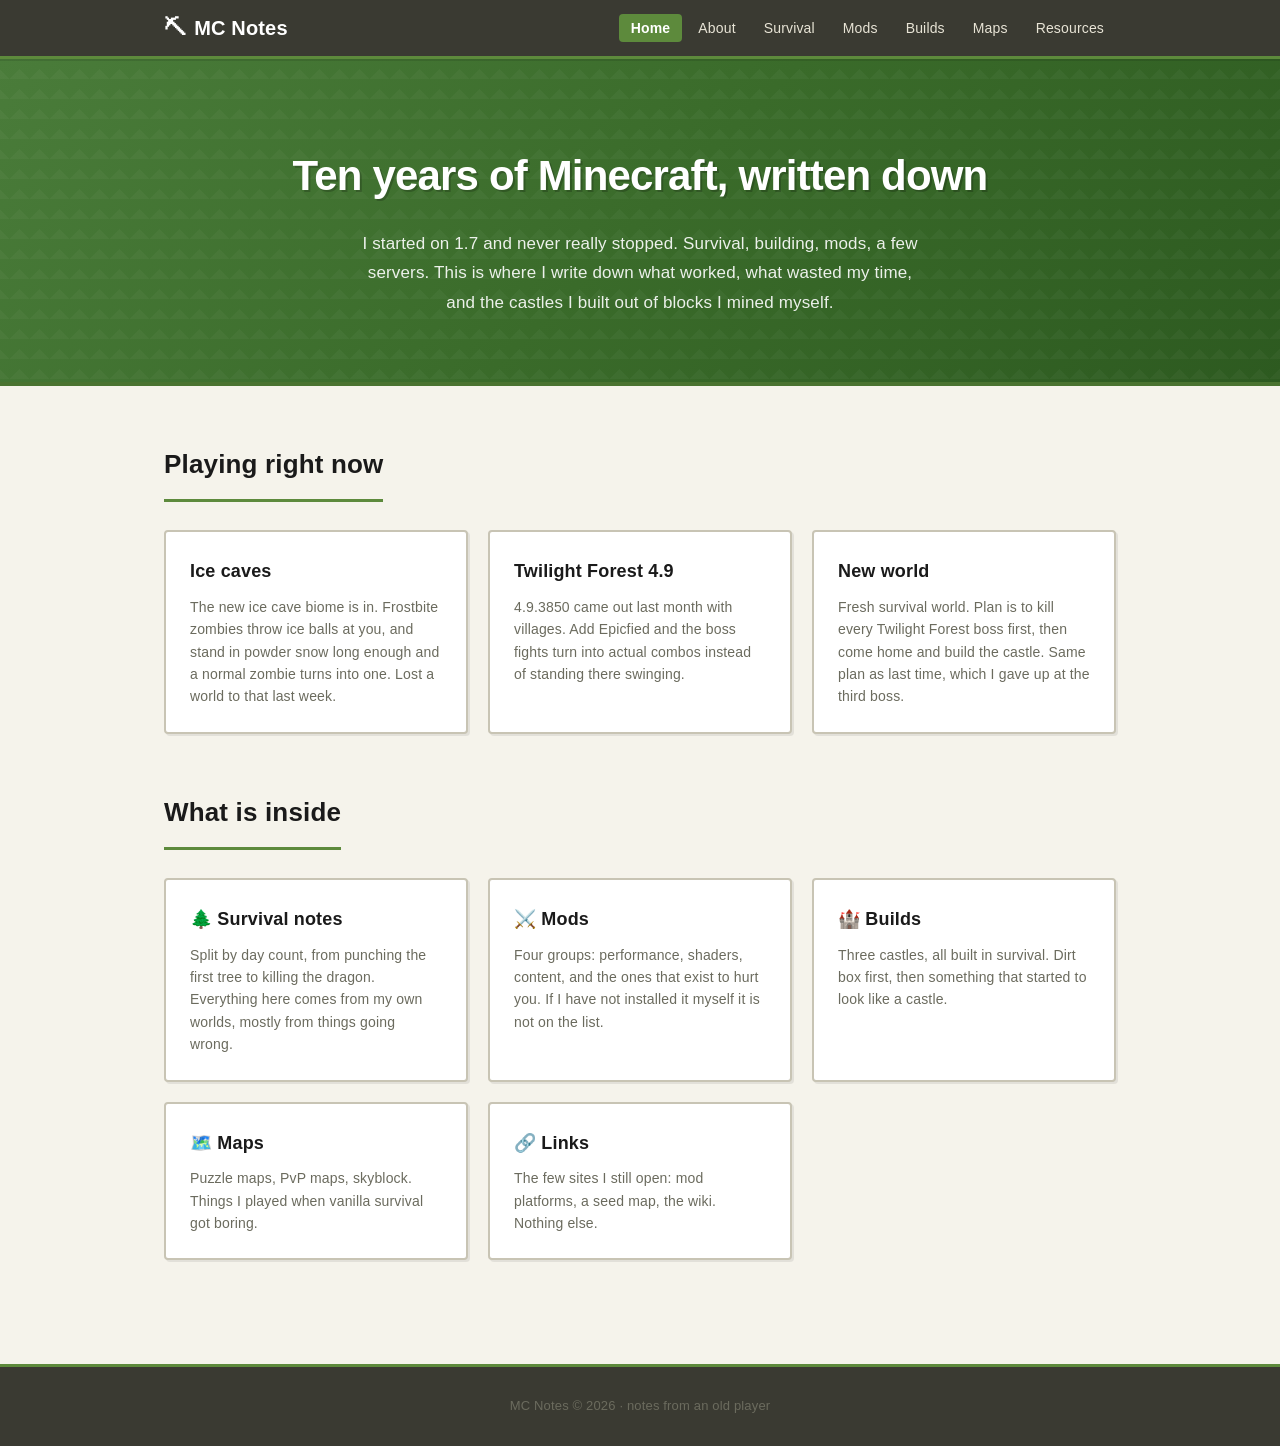
==== commit fcd0a26f: "fix: fill the four empty card images, repair twelve dead links, plainer copy - add screenshots for Y" ====
--- a/index.html
+++ b/index.html
@@ -3,21 +3,21 @@
 <head>
   <meta charset="UTF-8">
   <meta name="viewport" content="width=device-width, initial-scale=1.0">
-  <title>MC Notes — A Minecraft Notebook</title>
-  <meta name="description" content="Ten years of Minecraft in one place: survival notes, mod recommendations, castle builds and maps worth playing.">
+  <title>MC Notes — a Minecraft notebook</title>
+  <meta name="description" content="Notes from ten years of Minecraft: survival mistakes, mods I actually installed, castle builds, and maps worth playing.">
   <link rel="icon" type="image/svg+xml" href="favicon.svg">
   <link rel="icon" type="image/png" sizes="32x32" href="favicon-32.png">
   <link rel="apple-touch-icon" href="apple-touch-icon.png">
   <meta property="og:type" content="website">
   <meta property="og:site_name" content="MC Notes">
-  <meta property="og:title" content="MC Notes — A Minecraft Notebook">
-  <meta property="og:description" content="Ten years of Minecraft in one place: survival notes, mod recommendations, castle builds and maps worth playing.">
+  <meta property="og:title" content="MC Notes — a Minecraft notebook">
+  <meta property="og:description" content="Notes from ten years of Minecraft: survival mistakes, mods I actually installed, castle builds, and maps worth playing.">
   <meta property="og:url" content="https://i-am-cie.github.io/personal-project/index.html">
   <meta property="og:image" content="https://i-am-cie.github.io/personal-project/og-image.jpg">
   <meta property="og:image:width" content="1200">
   <meta property="og:image:height" content="630">
   <meta name="twitter:card" content="summary_large_image">
-  <link rel="stylesheet" href="css/style.css?v=3">
+  <link rel="stylesheet" href="css/style.css?v=4">
 </head>
 <body>
   <header class="site-header">
@@ -41,7 +41,7 @@
     <section class="hero">
       <div class="container">
         <h1>Ten years of Minecraft, written down</h1>
-        <p>I started on 1.7 and never really stopped. Survival, building and mods — I have played all of it. This is where I keep the mistakes I made, the mods that are actually worth installing, and the castles I somehow built.</p>
+        <p>I started on 1.7 and never really stopped. Survival, building, mods, a few servers. This is where I write down what worked, what wasted my time, and the castles I built out of blocks I mined myself.</p>
       </div>
     </section>
 
@@ -50,16 +50,16 @@
         <h2 class="section-title">Playing right now</h2>
         <div class="card-grid">
           <a href="mods.html" class="card">
-            <h3>Update 26.60</h3>
-            <p>The new ice cave biome just landed and the frostbite mechanic is genuinely fun. Frostbite zombies throw ice balls at you, and if you stand in powder snow long enough even an ordinary zombie turns.</p>
+            <h3>Ice caves</h3>
+            <p>The new ice cave biome is in. Frostbite zombies throw ice balls at you, and stand in powder snow long enough and a normal zombie turns into one. Lost a world to that last week.</p>
           </a>
           <a href="mods.html" class="card">
             <h3>Twilight Forest 4.9</h3>
-            <p>Updated to 4.9.3850 last month, with villages. Combined with the Twilight Forest Epicfied add-on you get real Epic Fight combos instead of standing still and swinging.</p>
+            <p>4.9.3850 came out last month with villages. Add Epicfied and the boss fights turn into actual combos instead of standing there swinging.</p>
           </a>
           <a href="builds.html" class="card">
-            <h3>A new world</h3>
-            <p>I am starting a fresh survival world on 26.60. The plan: beat every Twilight Forest boss first, then come back home and build the castle.</p>
+            <h3>New world</h3>
+            <p>Fresh survival world. Plan is to kill every Twilight Forest boss first, then come home and build the castle. Same plan as last time, which I gave up at the third boss.</p>
           </a>
         </div>
       </div>
@@ -71,23 +71,23 @@
         <div class="card-grid">
           <a href="survival.html" class="card">
             <h3>🌲 Survival notes</h3>
-            <p>Written in phases by day count, from punching the first tree to killing the dragon. All of it from actual play, not copied from a wiki.</p>
+            <p>Split by day count, from punching the first tree to killing the dragon. Everything here comes from my own worlds, mostly from things going wrong.</p>
           </a>
           <a href="mods.html" class="card">
-            <h3>⚔️ Mod recommendations</h3>
-            <p>Three groups: performance mods you should never skip, mods that add content, and mods that hurt. Only the ones I have really played.</p>
+            <h3>⚔️ Mods</h3>
+            <p>Four groups: performance, shaders, content, and the ones that exist to hurt you. If I have not installed it myself it is not on the list.</p>
           </a>
           <a href="builds.html" class="card">
             <h3>🏰 Builds</h3>
-            <p>Castles built in survival mode with materials I mined myself, from a dirt box to a small fortress, one step at a time.</p>
+            <p>Three castles, all built in survival. Dirt box first, then something that started to look like a castle.</p>
           </a>
           <a href="maps.html" class="card">
-            <h3>🗺️ Maps worth playing</h3>
-            <p>Puzzle, adventure and PvP maps made by other people, for when vanilla survival finally gets boring.</p>
+            <h3>🗺️ Maps</h3>
+            <p>Puzzle maps, PvP maps, skyblock. Things I played when vanilla survival got boring.</p>
           </a>
           <a href="resources.html" class="card">
-            <h3>🔗 Useful sites</h3>
-            <p>CurseForge, Modrinth and the wiki — the three places I actually use, so you do not have to search around.</p>
+            <h3>🔗 Links</h3>
+            <p>The few sites I still open: mod platforms, a seed map, the wiki. Nothing else.</p>
           </a>
         </div>
       </div>
@@ -100,6 +100,6 @@
     </div>
   </footer>
 
-  <script src="js/main.js?v=3"></script>
+  <script src="js/main.js?v=4"></script>
 </body>
 </html>
--- a/css/style.css
+++ b/css/style.css
@@ -517,23 +517,6 @@
   margin: -14px 0 24px;
 }
 
-/* ===== Card header for cards without a photo ===== */
-.mod-card-head {
-  width: 100%;
-  aspect-ratio: 16 / 9;
-  display: grid;
-  place-items: center;
-  font-size: 46px;
-  line-height: 1;
-  background: linear-gradient(135deg, #dfe8d0 0%, #cfe0b8 55%, #bcd3a2 100%);
-  border-bottom: 2px solid var(--color-border);
-  transition: transform 0.3s;
-}
-
-.mod-card:hover .mod-card-head {
-  transform: scale(1.03);
-}
-
 /* ===== Lightbox (responds to the user) ===== */
 .lightbox {
   position: fixed;
